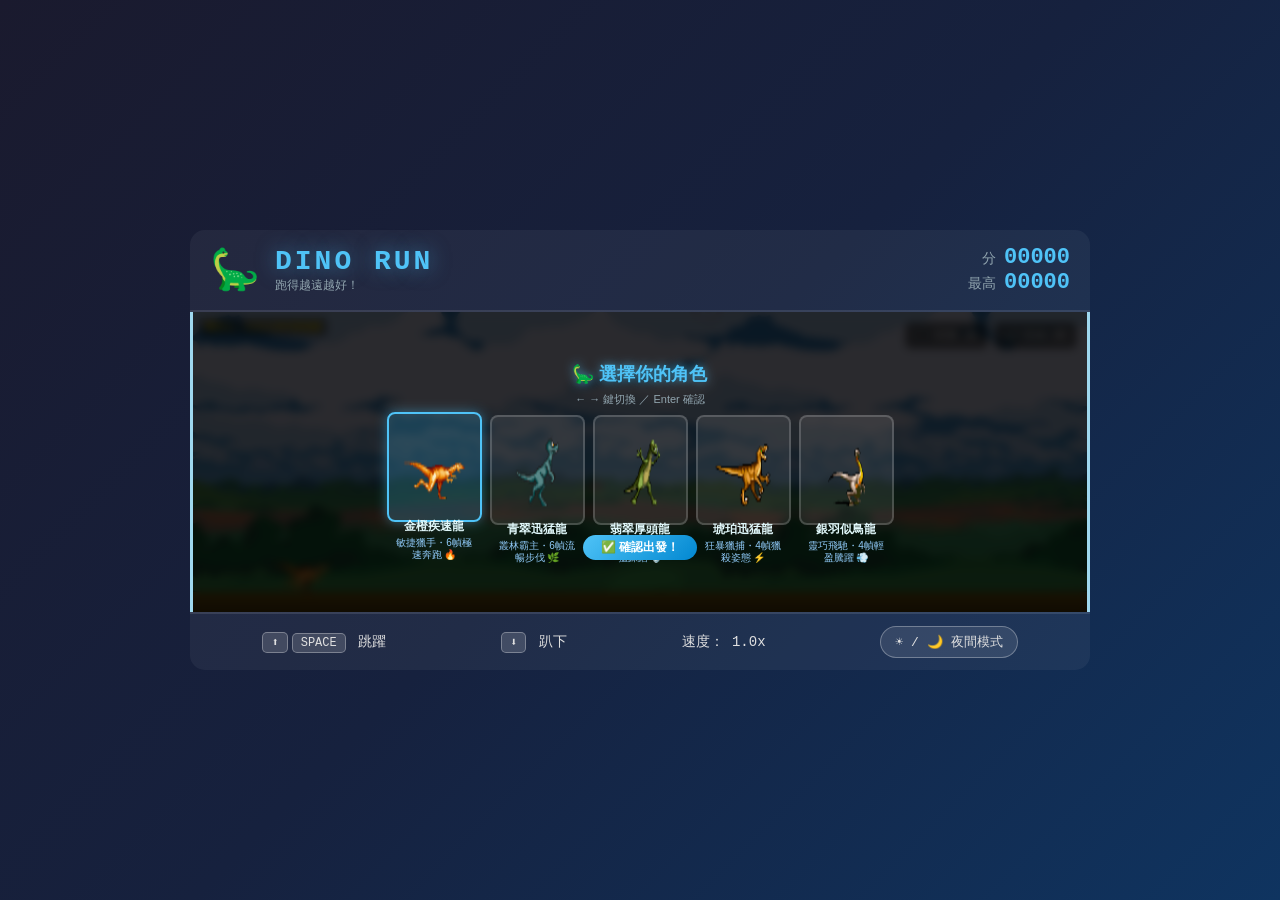
==== index.html @ 4926cb30 "fix: meteor enlarged and oriented SW/NE, dino3 natural forward facing 6-frame running animation, ins" ====
<!DOCTYPE html>
<html lang="zh-TW">
<head>
    <meta charset="UTF-8">
    <meta name="viewport" content="width=device-width, initial-scale=1.0">
    <title>DINO RUN - 角色選擇版</title>
    <link rel="stylesheet" href="./css/style.css">
    <style>
        /* ── Game container ─────────────────────────────────────── */
        #game {
            position: relative;
            overflow: hidden;
            background: #87CEEB;
        }
        canvas { display: block; width: 100%; height: 100%; }

        /* ── Top-right audio buttons ─────────────────────────────── */
        #btnBar {
            position: absolute;
            top: 10px; right: 10px;
            z-index: 100;
            display: flex; gap: 6px;
        }
        #btnBar button {
            cursor: pointer;
            padding: 4px 10px;
            background: rgba(0,0,0,0.5);
            color: #fff;
            border: 1px solid rgba(255,255,255,0.3);
            border-radius: 6px;
            font-size: 12px;
            font-family: 'Microsoft JhengHei', '微軟正黑體', Arial, sans-serif;
            transition: background 0.2s;
            white-space: nowrap;
        }
        #btnBar button:hover { background: rgba(0,0,0,0.7); }
        #btnBar button.muted { background: rgba(180,0,0,0.55); }

        /* ── Loading screen ──────────────────────────────────────── */
        #loadingScreen {
            position: absolute; inset: 0;
            background: #1a1a2e;
            color: #fff;
            display: flex; flex-direction: column;
            align-items: center; justify-content: center;
            z-index: 200; gap: 14px;
            font-size: 22px;
            font-family: 'Microsoft JhengHei', '微軟正黑體', Arial, sans-serif;
        }
        .loading-bar-wrap {
            width: 200px; height: 8px;
            background: rgba(255,255,255,0.15);
            border-radius: 4px; overflow: hidden;
        }
        .loading-bar-fill {
            height: 100%; width: 60%;
            background: #4fc3f7; border-radius: 4px;
            animation: loadPulse 1.2s ease-in-out infinite alternate;
        }
        @keyframes loadPulse { from { width: 30%; } to { width: 90%; } }

        /* ── Character Select Screen ─────────────────────────────── */
        #charSelectScreen {
            position: absolute; inset: 0;
            background: rgba(0,0,0,0.82);
            backdrop-filter: blur(4px);
            display: none;
            flex-direction: column;
            align-items: center; justify-content: center;
            z-index: 150;
            gap: 6px;
            padding: 8px 12px;
            color: #fff;
            font-family: 'Microsoft JhengHei', '微軟正黑體', Arial, sans-serif;
            box-sizing: border-box;
        }
        #charSelectScreen h2 {
            font-size: 18px;
            color: #4fc3f7;
            text-shadow: 0 0 10px rgba(79,195,247,0.7);
            margin: 0;
            line-height: 1.2;
        }
        #charSelectScreen .hint {
            font-size: 11px;
            color: #90a4ae;
            margin: 0 0 2px 0;
        }
        #charCardsContainer {
            display: flex; gap: 8px;
            align-items: stretch;
            justify-content: center;
            max-width: 880px;
            flex-wrap: nowrap;
        }
        .char-card {
            background: rgba(255,255,255,0.08);
            border: 2px solid rgba(255,255,255,0.18);
            border-radius: 8px;
            padding: 5px 6px;
            cursor: pointer;
            text-align: center;
            width: 95px;
            transition: border-color 0.2s, background 0.2s, transform 0.15s;
            box-sizing: border-box;
        }
        .char-card:hover {
            background: rgba(255,255,255,0.15);
            transform: translateY(-2px);
        }
        .char-card.selected {
            border-color: #4fc3f7;
            background: rgba(79,195,247,0.22);
            box-shadow: 0 0 12px rgba(79,195,247,0.45);
            transform: translateY(-3px);
        }
        .char-name {
            font-size: 12px; font-weight: bold;
            color: #e0f7fa; margin-top: 3px;
            white-space: nowrap;
        }
        .char-desc {
            font-size: 10px; color: #90caf9; margin-top: 2px;
            line-height: 1.2;
        }
        /* Compact confirm button: small and neat, leaves plenty of space for card descriptions */
        #confirmCharBtn {
            background: linear-gradient(135deg, #4fc3f7, #0288d1);
            color: #fff; border: none;
            padding: 4px 18px;
            font-size: 12px;
            font-weight: bold;
            border-radius: 14px;
            cursor: pointer;
            margin-top: 4px;
            font-family: 'Microsoft JhengHei', '微軟正黑體', Arial, sans-serif;
            transition: transform 0.15s, box-shadow 0.15s;
        }
        #confirmCharBtn:hover {
            transform: scale(1.05);
            box-shadow: 0 2px 10px rgba(79,195,247,0.4);
        }
    </style>
</head>
<body>
    <div class="container">
        <header class="header">
            <div class="logo">
                <div class="logo-dino">🦕</div>
                <div>
                    <h1>DINO RUN</h1>
                    <p>跑得越遠越好！</p>
                </div>
            </div>
            <div class="score-board">
                分 <span id="score" class="score">00000</span>
                <br>
                最高 <span id="highScore" class="score">00000</span>
            </div>
        </header>

        <main id="game" style="width: 900px; height: 300px;">

            <!-- Loading -->
            <div id="loadingScreen">
                <span>載入資源中…</span>
                <div class="loading-bar-wrap"><div class="loading-bar-fill"></div></div>
            </div>

            <!-- Character Select -->
            <section id="charSelectScreen">
                <h2>🦕 選擇你的角色</h2>
                <p class="hint">← → 鍵切換 ／ Enter 確認</p>
                <div id="charCardsContainer"></div>
                <button id="confirmCharBtn">✅ 確認出發！</button>
            </section>

            <!-- Top-right audio controls -->
            <div id="btnBar">
                <button id="musicBtn">🎵 音樂: 開</button>
                <button id="sfxBtn">🔊 音效: 開</button>
            </div>

            <!-- Canvas -->
            <canvas id="gameCanvas" width="900" height="300"></canvas>

            <!-- Start screen -->
            <section id="startScreen" style="display:none;">
                <div class="start-content">
                    <h2>🦕 DINO RUN</h2>
                    <p>準備好開始了嗎？</p>
                    <div class="start-key">⬆ SPACE 開始遊戲</div>
                </div>
            </section>

            <!-- Game Over -->
            <section id="gameOver" style="display:none;">
                <h2>GAME OVER</h2>
                <p>分數：<span id="finalScore">00000</span></p>
                <button id="restartBtn">🔄 重新選擇角色</button>
                <p style="margin-top:12px; font-size:14px;">⬆ SPACE 也可以返回選角</p>
            </section>

        </main>

        <footer class="controls">
            <div><span class="key">⬆</span><span class="key">SPACE</span> 跳躍</div>
            <div><span class="key">⬇</span> 趴下</div>
            <div>速度：<span id="speedText">1.0x</span></div>
            <button class="mode-btn" id="nightModeBtn">☀ / 🌙 夜間模式</button>
        </footer>
    </div>

    <script type="module" src="./js/main.js?v=8"></script>
</body>
</html>
---- css/style.css ----
/* =============================================
   style.css — DINO RUN 全域樣式
   畫面置中排版、畫布外觀、夜間模式
   ============================================= */

/* ---------- Reset & Base ---------- */
* {
    margin: 0;
    padding: 0;
    box-sizing: border-box;
}

body {
    font-family: 'Courier New', Courier, monospace;
    background: linear-gradient(135deg, #1a1a2e 0%, #16213e 50%, #0f3460 100%);
    min-height: 100vh;
    display: flex;
    align-items: center;
    justify-content: center;
    color: #e0e0e0;
}

/* ---------- Container ---------- */
.container {
    width: 900px;
    max-width: 98vw;
}

/* ---------- Header ---------- */
.header {
    display: flex;
    align-items: center;
    justify-content: space-between;
    padding: 15px 20px;
    background: rgba(255, 255, 255, 0.05);
    border-radius: 15px 15px 0 0;
    border-bottom: 2px solid rgba(255, 255, 255, 0.1);
}

.logo {
    display: flex;
    align-items: center;
    gap: 15px;
}

.logo-dino {
    font-size: 40px;
    animation: bounce 1s infinite;
}

.logo h1 {
    font-size: 28px;
    color: #4fc3f7;
    text-shadow: 0 0 20px rgba(79, 195, 247, 0.5);
    letter-spacing: 3px;
}

.logo p {
    font-size: 12px;
    color: #90a4ae;
}

.score-board {
    text-align: right;
    font-size: 14px;
    color: #90a4ae;
}

.score {
    font-size: 22px;
    color: #4fc3f7;
    font-weight: bold;
    display: inline-block;
    min-width: 60px;
}

/* ---------- Game Stage ---------- */
#game {
    position: relative;
    width: 100%;
    height: 300px;
    background: linear-gradient(to bottom, #87CEEB 0%, #b0e0f5 60%, #c8f0a0 60%, #90EE90 100%);
    overflow: hidden;
    border-left: 3px solid rgba(255, 255, 255, 0.2);
    border-right: 3px solid rgba(255, 255, 255, 0.2);
    transition: background 0.5s ease;
}

/* Night mode for game stage */
#game.night {
    background: linear-gradient(to bottom, #0a0a2e 0%, #1a1a4e 60%, #2d4a1e 60%, #1a3a0a 100%);
}

/* ---------- Background Decorations ---------- */
.sun {
    position: absolute;
    width: 60px;
    height: 60px;
    background: radial-gradient(circle, #FFD700, #FFA500);
    border-radius: 50%;
    top: 20px;
    right: 80px;
    box-shadow: 0 0 30px rgba(255, 200, 0, 0.6);
    transition: background 0.5s ease, box-shadow 0.5s ease;
}

.night .sun {
    background: radial-gradient(circle, #f0f0f0, #d0d0d0);
    box-shadow: 0 0 20px rgba(220, 220, 255, 0.5);
}

.stars {
    position: absolute;
    width: 100%;
    height: 60%;
    opacity: 0;
    transition: opacity 0.5s ease;
}

.night .stars {
    opacity: 1;
}

.star {
    position: absolute;
    width: 3px;
    height: 3px;
    background: white;
    border-radius: 50%;
    animation: twinkle 2s infinite alternate;
}

.star:nth-child(2n) { animation-delay: 0.5s; }
.star:nth-child(3n) { animation-delay: 1s; }

/* Clouds */
.cloud {
    position: absolute;
    background: white;
    border-radius: 50px;
    opacity: 0.7;
}

.cloud::before,
.cloud::after {
    content: '';
    position: absolute;
    background: white;
    border-radius: 50%;
}

.cloud1 {
    width: 80px;
    height: 25px;
    top: 40px;
    left: 15%;
    animation: cloudMove 20s linear infinite;
}

.cloud1::before {
    width: 35px;
    height: 35px;
    top: -15px;
    left: 15px;
}

.cloud1::after {
    width: 25px;
    height: 25px;
    top: -10px;
    left: 35px;
}

.cloud2 {
    width: 60px;
    height: 20px;
    top: 60px;
    left: 55%;
    animation: cloudMove 25s linear infinite 5s;
}

.cloud2::before {
    width: 28px;
    height: 28px;
    top: -12px;
    left: 10px;
}

.cloud2::after {
    width: 20px;
    height: 20px;
    top: -8px;
    left: 28px;
}

/* ---------- Ground ---------- */
.ground {
    position: absolute;
    bottom: 0;
    width: 100%;
    height: 10px;
    background: repeating-linear-gradient(
        90deg,
        #8B6914 0px,
        #8B6914 30px,
        #6B4F14 30px,
        #6B4F14 60px
    );
}

/* ---------- Dino ---------- */
#dino {
    position: absolute;
    bottom: 10px;
    left: 80px;
    width: 50px;
    height: 60px;
    background: linear-gradient(145deg, #2ecc71, #27ae60);
    border-radius: 8px 8px 4px 4px;
    transition: background 0.3s;
}

#dino.ducking {
    height: 35px;
    width: 70px;
    border-radius: 4px;
}

#dino.dead {
    background: linear-gradient(145deg, #e74c3c, #c0392b);
    animation: deathShake 0.3s ease;
}

.eye {
    position: absolute;
    width: 10px;
    height: 10px;
    background: #fff;
    border-radius: 50%;
    top: 10px;
    right: 8px;
    box-shadow: 0 0 5px rgba(255, 255, 255, 0.8);
}

.eye::after {
    content: '';
    position: absolute;
    width: 5px;
    height: 5px;
    background: #1a1a1a;
    border-radius: 50%;
    top: 2px;
    left: 2px;
}

.leg {
    position: absolute;
    width: 10px;
    height: 18px;
    background: #27ae60;
    border-radius: 3px;
    bottom: -18px;
}

.leg1 {
    left: 10px;
    animation: runLeg1 0.3s steps(1) infinite;
}

.leg2 {
    left: 28px;
    animation: runLeg2 0.3s steps(1) infinite;
}

#dino.jumping .leg1,
#dino.jumping .leg2 {
    animation: none;
    transform: none;
}

#dino.ducking .leg1,
#dino.ducking .leg2 {
    bottom: -12px;
    height: 12px;
}

/* ---------- Obstacles ---------- */
.obstacle {
    position: absolute;
    bottom: 10px;
    background: linear-gradient(145deg, #e74c3c, #c0392b);
    border-radius: 4px;
    box-shadow: 0 4px 15px rgba(231, 76, 60, 0.4);
}

.obstacle-cactus {
    width: 25px;
}

.obstacle-double {
    width: 45px;
}

.obstacle-flying {
    bottom: 80px;
    background: linear-gradient(145deg, #9b59b6, #8e44ad);
    box-shadow: 0 4px 15px rgba(155, 89, 182, 0.4);
    border-radius: 50% 50% 20% 20%;
}

/* ---------- Start Screen ---------- */
#startScreen {
    position: absolute;
    inset: 0;
    display: flex;
    align-items: center;
    justify-content: center;
    background: rgba(0, 0, 0, 0.5);
    backdrop-filter: blur(3px);
    z-index: 10;
    border-radius: 0;
}

.start-content {
    text-align: center;
    color: white;
}

.start-content h2 {
    font-size: 36px;
    margin-bottom: 10px;
    text-shadow: 0 0 20px rgba(79, 195, 247, 0.8);
    color: #4fc3f7;
}

.start-content p {
    font-size: 16px;
    margin-bottom: 20px;
    color: #b0bec5;
}

.start-key {
    background: rgba(79, 195, 247, 0.2);
    border: 2px solid #4fc3f7;
    border-radius: 10px;
    padding: 12px 24px;
    font-size: 18px;
    color: #4fc3f7;
    animation: pulse 1.5s infinite;
}

/* ---------- Game Over Screen ---------- */
#gameOver {
    position: absolute;
    inset: 0;
    display: none;
    flex-direction: column;
    align-items: center;
    justify-content: center;
    background: rgba(0, 0, 0, 0.7);
    backdrop-filter: blur(3px);
    z-index: 10;
    color: white;
    text-align: center;
}

#gameOver h2 {
    font-size: 42px;
    color: #e74c3c;
    text-shadow: 0 0 20px rgba(231, 76, 60, 0.8);
    margin-bottom: 15px;
    animation: pulse 0.8s infinite;
}

#gameOver p {
    font-size: 20px;
    margin-bottom: 15px;
    color: #ecf0f1;
}

#gameOver button {
    background: linear-gradient(135deg, #4fc3f7, #0288d1);
    color: white;
    border: none;
    padding: 12px 30px;
    font-size: 18px;
    border-radius: 25px;
    cursor: pointer;
    font-family: 'Courier New', Courier, monospace;
    transition: transform 0.2s, box-shadow 0.2s;
}

#gameOver button:hover {
    transform: scale(1.05);
    box-shadow: 0 5px 20px rgba(79, 195, 247, 0.5);
}

/* ---------- Controls Footer ---------- */
.controls {
    display: flex;
    align-items: center;
    justify-content: space-around;
    padding: 12px 20px;
    background: rgba(255, 255, 255, 0.05);
    border-radius: 0 0 15px 15px;
    border-top: 2px solid rgba(255, 255, 255, 0.1);
    font-size: 14px;
    flex-wrap: wrap;
    gap: 10px;
}

.key {
    display: inline-block;
    background: rgba(255, 255, 255, 0.15);
    border: 1px solid rgba(255, 255, 255, 0.3);
    border-radius: 5px;
    padding: 2px 8px;
    font-size: 12px;
    margin-right: 4px;
    font-family: 'Courier New', Courier, monospace;
}

.mode-btn {
    background: rgba(255, 255, 255, 0.1);
    border: 1px solid rgba(255, 255, 255, 0.3);
    color: #e0e0e0;
    padding: 6px 14px;
    border-radius: 20px;
    cursor: pointer;
    font-family: 'Courier New', Courier, monospace;
    font-size: 13px;
    transition: background 0.2s;
}

.mode-btn:hover {
    background: rgba(255, 255, 255, 0.2);
}

/* ---------- Animations ---------- */
@keyframes bounce {
    0%, 100% { transform: translateY(0); }
    50%       { transform: translateY(-5px); }
}

@keyframes cloudMove {
    from { transform: translateX(0); }
    to   { transform: translateX(-1200px); }
}

@keyframes twinkle {
    from { opacity: 0.3; transform: scale(0.8); }
    to   { opacity: 1;   transform: scale(1.2); }
}

@keyframes pulse {
    0%, 100% { opacity: 1; }
    50%       { opacity: 0.6; }
}

@keyframes runLeg1 {
    0%  { transform: translateY(0); }
    50% { transform: translateY(8px); }
}

@keyframes runLeg2 {
    0%  { transform: translateY(8px); }
    50% { transform: translateY(0); }
}

@keyframes deathShake {
    0%, 100% { transform: translateX(0); }
    25%       { transform: translateX(-5px) rotate(-5deg); }
    75%       { transform: translateX(5px) rotate(5deg); }
}
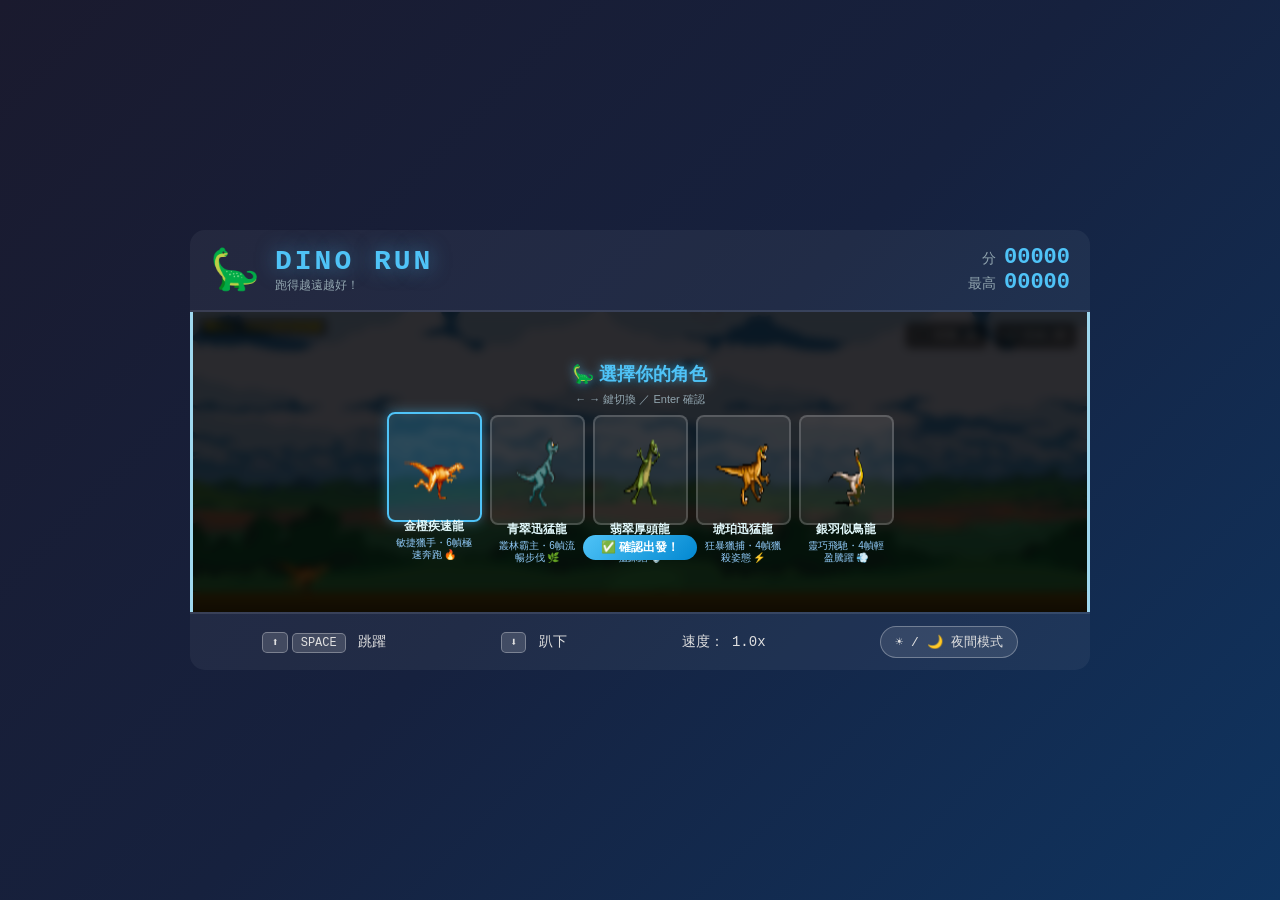
==== commit d23959a1: "fix: meteor diagonal trajectory, clean dino3 stray pixels, increase obstacle frequency" ====
--- a/index.html
+++ b/index.html
@@ -211,6 +211,6 @@
         </footer>
     </div>
 
-    <script type="module" src="./js/main.js?v=8"></script>
+    <script type="module" src="./js/main.js?v=10"></script>
 </body>
 </html>
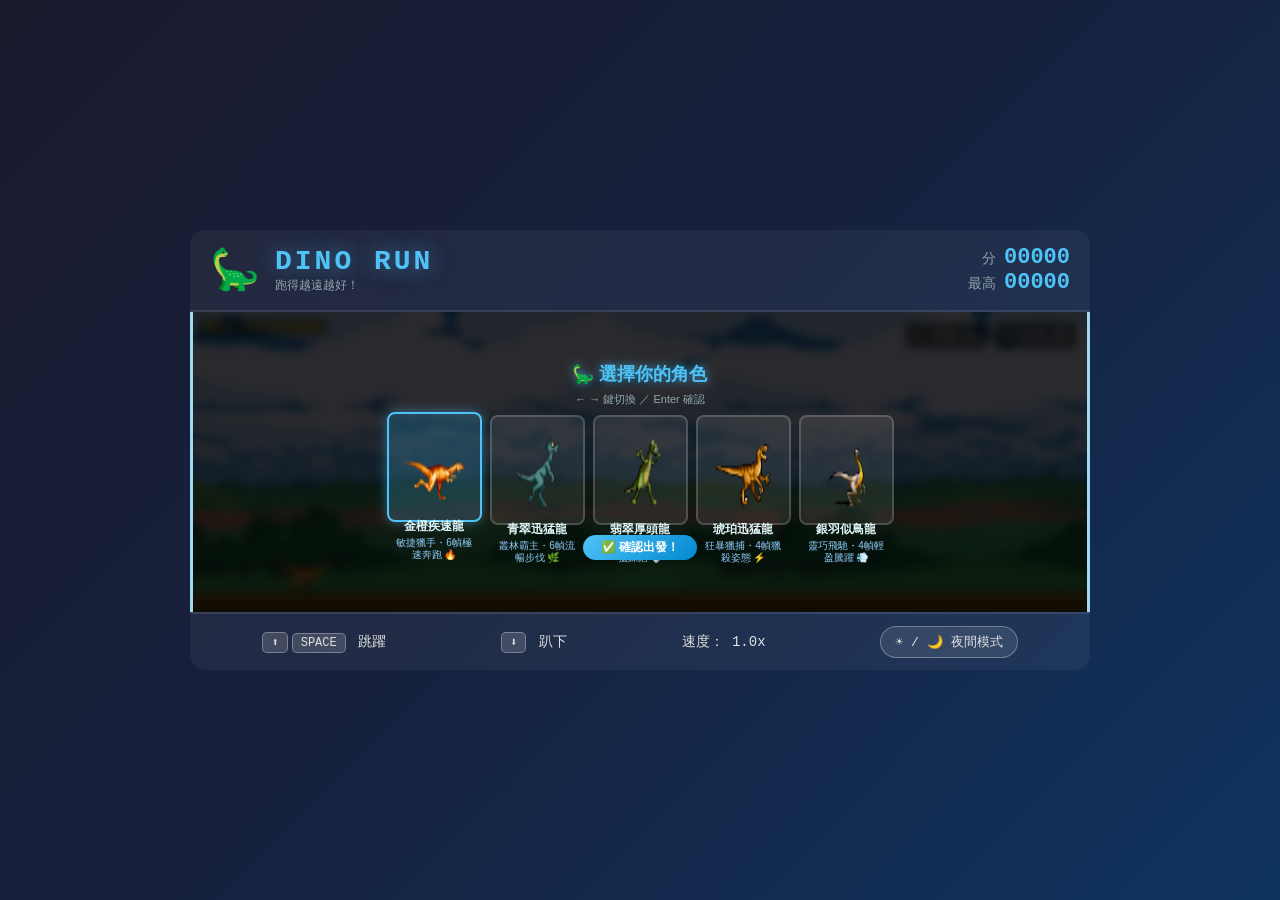
==== commit a68484d3: "fix: increase obstacle/meteor spawn frequency and thoroughly clean dino3 tail/shadow artifacts" ====
--- a/index.html
+++ b/index.html
@@ -211,6 +211,6 @@
         </footer>
     </div>
 
-    <script type="module" src="./js/main.js?v=10"></script>
+    <script type="module" src="./js/main.js?v=11"></script>
 </body>
 </html>
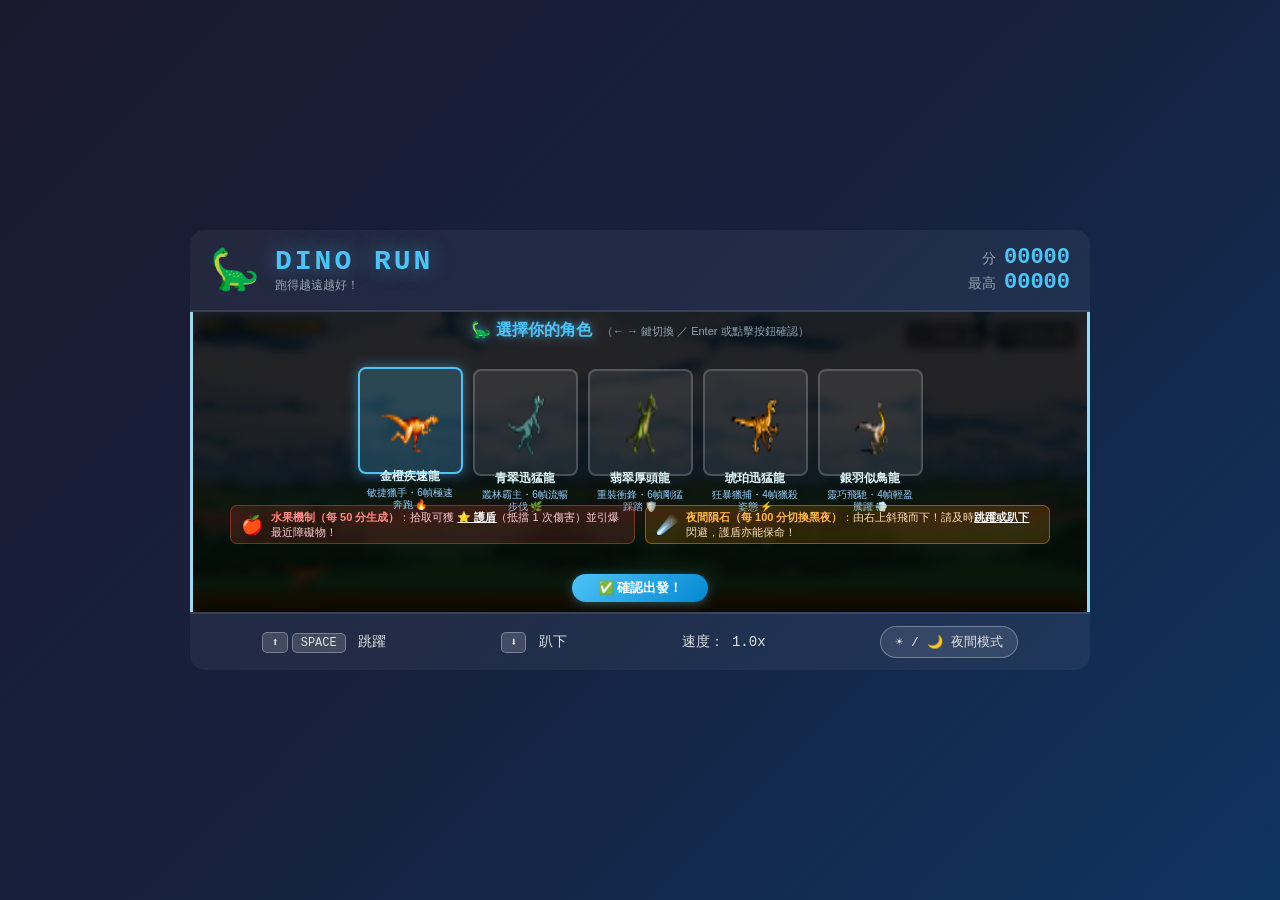
==== commit d112633c: "feat: add fruit & meteor rules banner to char select screen, prevent button overlap, and clean dino3" ====
--- a/index.html
+++ b/index.html
@@ -62,20 +62,25 @@
         /* ── Character Select Screen ─────────────────────────────── */
         #charSelectScreen {
             position: absolute; inset: 0;
-            background: rgba(0,0,0,0.82);
+            background: rgba(0,0,0,0.85);
             backdrop-filter: blur(4px);
             display: none;
             flex-direction: column;
-            align-items: center; justify-content: center;
+            align-items: center;
+            justify-content: space-between;
             z-index: 150;
-            gap: 6px;
-            padding: 8px 12px;
-            color: #fff;
-            font-family: 'Microsoft JhengHei', '微軟正黑體', Arial, sans-serif;
-            box-sizing: border-box;
+            padding: 8px 16px 10px;
+            color: #fff;
+            font-family: 'Microsoft JhengHei', '微軟正黑體', Arial, sans-serif;
+            box-sizing: border-box;
+        }
+        .char-select-header {
+            display: flex;
+            align-items: baseline;
+            gap: 10px;
         }
         #charSelectScreen h2 {
-            font-size: 18px;
+            font-size: 16px;
             color: #4fc3f7;
             text-shadow: 0 0 10px rgba(79,195,247,0.7);
             margin: 0;
@@ -84,23 +89,24 @@
         #charSelectScreen .hint {
             font-size: 11px;
             color: #90a4ae;
-            margin: 0 0 2px 0;
+            margin: 0;
         }
         #charCardsContainer {
-            display: flex; gap: 8px;
+            display: flex;
+            gap: 10px;
             align-items: stretch;
             justify-content: center;
-            max-width: 880px;
+            max-width: 860px;
             flex-wrap: nowrap;
         }
         .char-card {
             background: rgba(255,255,255,0.08);
             border: 2px solid rgba(255,255,255,0.18);
             border-radius: 8px;
-            padding: 5px 6px;
+            padding: 4px 6px 6px;
             cursor: pointer;
             text-align: center;
-            width: 95px;
+            width: 105px;
             transition: border-color 0.2s, background 0.2s, transform 0.15s;
             box-sizing: border-box;
         }
@@ -112,33 +118,88 @@
             border-color: #4fc3f7;
             background: rgba(79,195,247,0.22);
             box-shadow: 0 0 12px rgba(79,195,247,0.45);
-            transform: translateY(-3px);
+            transform: translateY(-2px);
         }
         .char-name {
-            font-size: 12px; font-weight: bold;
-            color: #e0f7fa; margin-top: 3px;
+            font-size: 12px;
+            font-weight: bold;
+            color: #e0f7fa;
+            margin-top: 2px;
             white-space: nowrap;
         }
         .char-desc {
-            font-size: 10px; color: #90caf9; margin-top: 2px;
+            font-size: 10px;
+            color: #90caf9;
+            margin-top: 2px;
             line-height: 1.2;
         }
-        /* Compact confirm button: small and neat, leaves plenty of space for card descriptions */
+
+        /* ── Rules Banner (Fruit & Meteor) ────────────────────────── */
+        #rulesBanner {
+            display: flex;
+            gap: 10px;
+            width: 100%;
+            max-width: 820px;
+            justify-content: center;
+            box-sizing: border-box;
+        }
+        .rule-item {
+            flex: 1;
+            display: flex;
+            align-items: center;
+            gap: 8px;
+            padding: 4px 10px;
+            border-radius: 7px;
+            font-size: 11px;
+            line-height: 1.3;
+            box-sizing: border-box;
+        }
+        .rule-icon {
+            font-size: 18px;
+            line-height: 1;
+            flex-shrink: 0;
+        }
+        .rule-item.rule-fruit {
+            background: rgba(231, 76, 60, 0.16);
+            border: 1px solid rgba(231, 76, 60, 0.45);
+            color: #ffcdd2;
+        }
+        .rule-item.rule-fruit .rule-title {
+            color: #ff8a80;
+            font-weight: bold;
+        }
+        .rule-item.rule-meteor {
+            background: rgba(255, 152, 0, 0.16);
+            border: 1px solid rgba(255, 152, 0, 0.45);
+            color: #ffe0b2;
+        }
+        .rule-item.rule-meteor .rule-title {
+            color: #ffb74d;
+            font-weight: bold;
+        }
+        .rule-hl {
+            color: #fff;
+            font-weight: bold;
+            text-decoration: underline;
+        }
+
+        /* ── Confirm Button (cleanly positioned, never overlaps cards) ── */
         #confirmCharBtn {
             background: linear-gradient(135deg, #4fc3f7, #0288d1);
-            color: #fff; border: none;
-            padding: 4px 18px;
-            font-size: 12px;
-            font-weight: bold;
-            border-radius: 14px;
+            color: #fff;
+            border: none;
+            padding: 5px 26px;
+            font-size: 13px;
+            font-weight: bold;
+            border-radius: 16px;
             cursor: pointer;
-            margin-top: 4px;
-            font-family: 'Microsoft JhengHei', '微軟正黑體', Arial, sans-serif;
+            font-family: 'Microsoft JhengHei', '微軟正黑體', Arial, sans-serif;
+            box-shadow: 0 2px 10px rgba(79,195,247,0.35);
             transition: transform 0.15s, box-shadow 0.15s;
         }
         #confirmCharBtn:hover {
             transform: scale(1.05);
-            box-shadow: 0 2px 10px rgba(79,195,247,0.4);
+            box-shadow: 0 4px 14px rgba(79,195,247,0.55);
         }
     </style>
 </head>
@@ -169,9 +230,28 @@
 
             <!-- Character Select -->
             <section id="charSelectScreen">
-                <h2>🦕 選擇你的角色</h2>
-                <p class="hint">← → 鍵切換 ／ Enter 確認</p>
+                <div class="char-select-header">
+                    <h2>🦕 選擇你的角色</h2>
+                    <span class="hint">（← → 鍵切換 ／ Enter 或點擊按鈕確認）</span>
+                </div>
+
                 <div id="charCardsContainer"></div>
+
+                <div id="rulesBanner">
+                    <div class="rule-item rule-fruit">
+                        <span class="rule-icon">🍎</span>
+                        <div class="rule-text">
+                            <span class="rule-title">水果機制（每 50 分生成）</span>：拾取可獲 <span class="rule-hl">⭐ 護盾</span>（抵擋 1 次傷害）並引爆最近障礙物！
+                        </div>
+                    </div>
+                    <div class="rule-item rule-meteor">
+                        <span class="rule-icon">☄️</span>
+                        <div class="rule-text">
+                            <span class="rule-title">夜間隕石（每 100 分切換黑夜）</span>：由右上斜飛而下！請及時<span class="rule-hl">跳躍或趴下</span>閃避，護盾亦能保命！
+                        </div>
+                    </div>
+                </div>
+
                 <button id="confirmCharBtn">✅ 確認出發！</button>
             </section>
 
@@ -211,6 +291,6 @@
         </footer>
     </div>
 
-    <script type="module" src="./js/main.js?v=11"></script>
+    <script type="module" src="./js/main.js?v=12"></script>
 </body>
 </html>
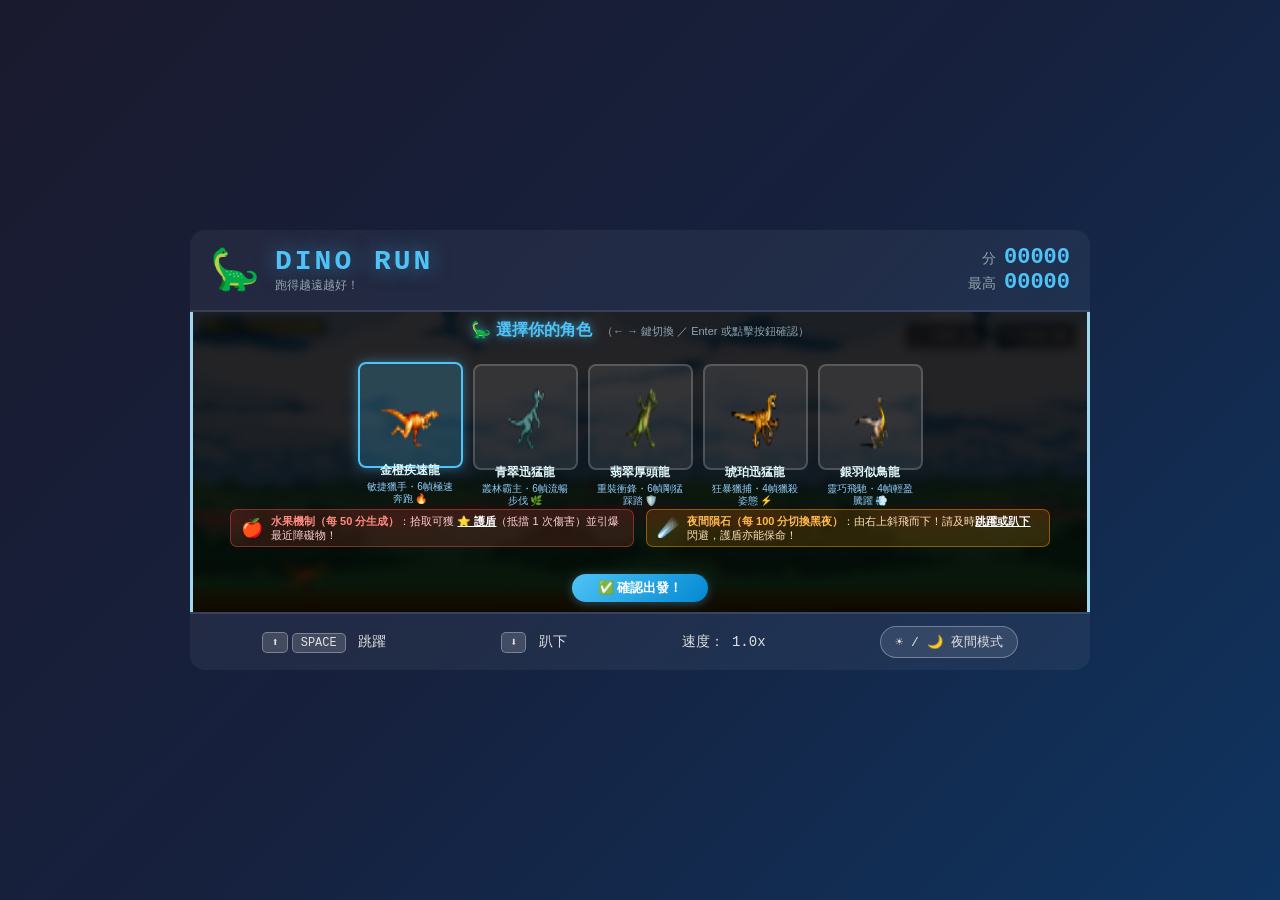
==== commit 897720e6: "style: adjust rules banner position downward in char select screen" ====
--- a/index.html
+++ b/index.html
@@ -98,6 +98,7 @@
             justify-content: center;
             max-width: 860px;
             flex-wrap: nowrap;
+            margin-bottom: 4px;
         }
         .char-card {
             background: rgba(255,255,255,0.08);
@@ -137,11 +138,13 @@
         /* ── Rules Banner (Fruit & Meteor) ────────────────────────── */
         #rulesBanner {
             display: flex;
-            gap: 10px;
+            gap: 12px;
             width: 100%;
             max-width: 820px;
             justify-content: center;
             box-sizing: border-box;
+            margin-top: 10px;
+            margin-bottom: 2px;
         }
         .rule-item {
             flex: 1;
@@ -291,6 +294,6 @@
         </footer>
     </div>
 
-    <script type="module" src="./js/main.js?v=12"></script>
+    <script type="module" src="./js/main.js?v=13"></script>
 </body>
 </html>
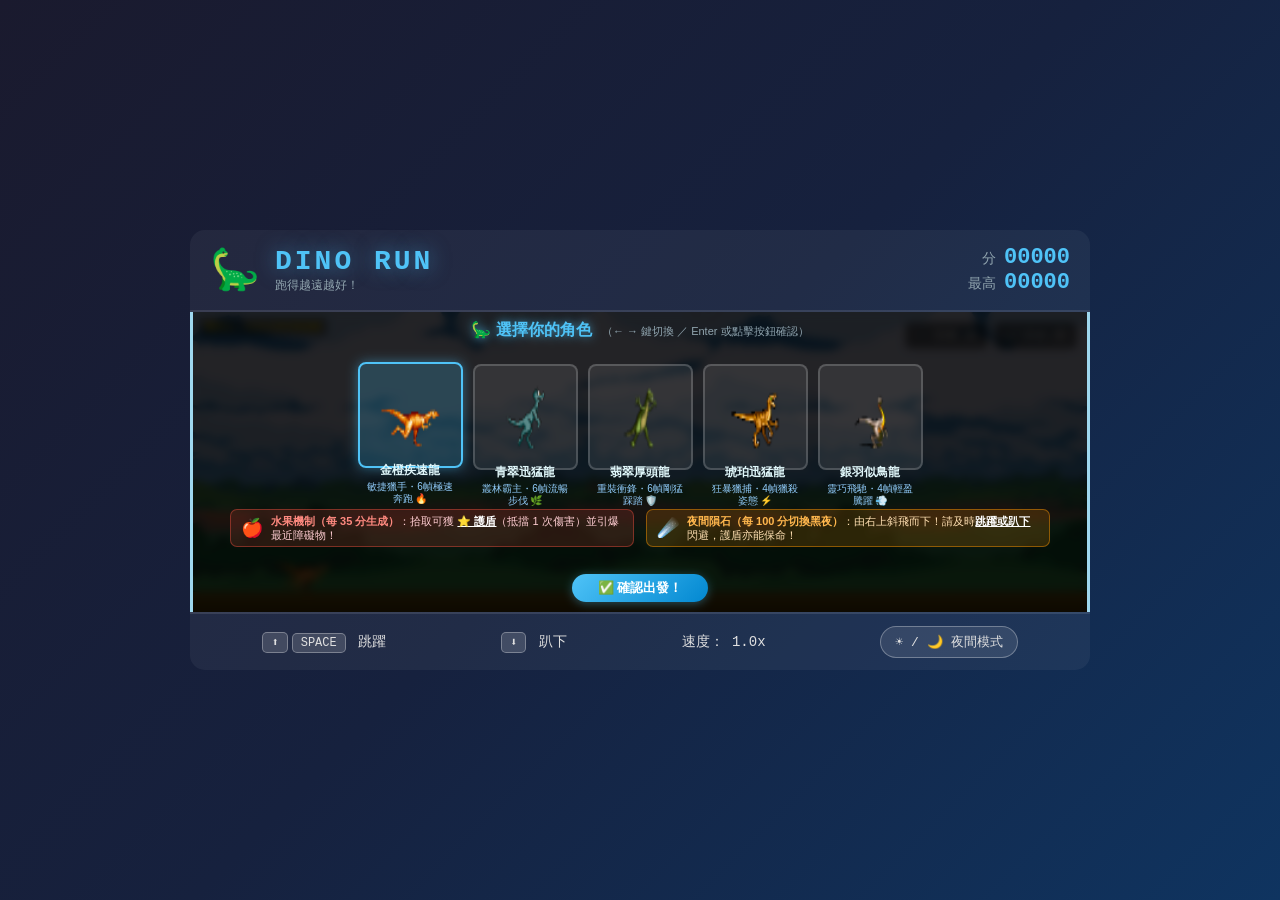
==== commit 27d68054: "fix: resolve dino3 frame bleed causing tail artifacts with uniform 70px grid, and increase fruit spa" ====
--- a/index.html
+++ b/index.html
@@ -244,7 +244,7 @@
                     <div class="rule-item rule-fruit">
                         <span class="rule-icon">🍎</span>
                         <div class="rule-text">
-                            <span class="rule-title">水果機制（每 50 分生成）</span>：拾取可獲 <span class="rule-hl">⭐ 護盾</span>（抵擋 1 次傷害）並引爆最近障礙物！
+                            <span class="rule-title">水果機制（每 35 分生成）</span>：拾取可獲 <span class="rule-hl">⭐ 護盾</span>（抵擋 1 次傷害）並引爆最近障礙物！
                         </div>
                     </div>
                     <div class="rule-item rule-meteor">
@@ -294,6 +294,6 @@
         </footer>
     </div>
 
-    <script type="module" src="./js/main.js?v=13"></script>
+    <script type="module" src="./js/main.js?v=14"></script>
 </body>
 </html>
